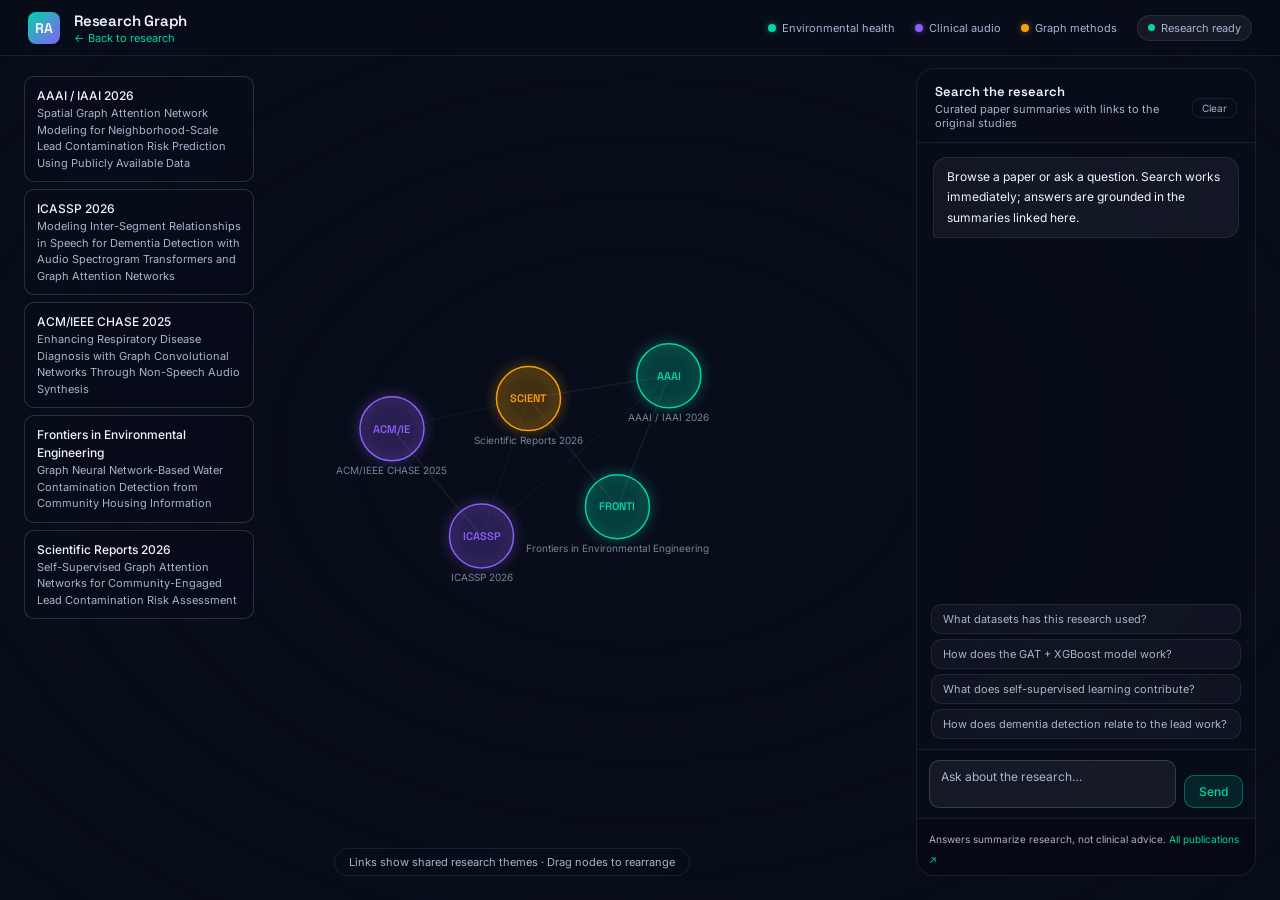
==== research-graph-explorer.html @ f841e541 "Fix résumé access and explorer, and clarify research contributions" ====
<!DOCTYPE html>
<html lang="en">
<head>
<meta charset="UTF-8"/>
<meta name="viewport" content="width=device-width, initial-scale=1.0"/>
<title>Research Graph · Raphael Anaadumba</title>
<link rel="preconnect" href="https://fonts.googleapis.com"/>
<link rel="preconnect" href="https://fonts.gstatic.com" crossorigin/>
<link href="https://fonts.googleapis.com/css2?family=Space+Grotesk:wght@400;500;600&family=Inter:wght@400;500&display=swap" rel="stylesheet"/>
<script src="vendor/d3.min.js" defer></script>
<script src="explorer-search.js" defer></script>
<script src="explorer.js" defer></script>
<style>
*,*::before,*::after{box-sizing:border-box;margin:0;padding:0}
:root{
  --navy:#080d1a;--navy2:#0e1629;--navy3:#162040;
  --teal:#00d4aa;--teal-dim:#00d4aa44;
  --violet:#8b5cf6;--violet-dim:#8b5cf644;
  --amber:#f59e0b;--amber-dim:#f59e0b44;
  --white:#f0f4ff;--white2:#a8b4cc;--white3:#4a5568;
  --glass:rgba(8,13,26,0.75);
  --glass-border:rgba(255,255,255,0.08);
  --glass-border-bright:rgba(255,255,255,0.15);
  --radius:12px;--radius-lg:18px;
}
html,body{width:100%;height:100%;overflow:hidden;background:var(--navy);color:var(--white);font-family:'Inter',sans-serif;}
#canvas{position:fixed;inset:0;z-index:0}
#canvas svg{width:100%;height:100%}
#vignette{position:fixed;inset:0;z-index:1;pointer-events:none;background:radial-gradient(ellipse at center, transparent 30%, rgba(8,13,26,0.6) 100%);}
#header{position:fixed;top:0;left:0;right:0;z-index:10;padding:0 28px;height:56px;display:flex;align-items:center;justify-content:space-between;background:var(--glass);border-bottom:0.5px solid var(--glass-border);backdrop-filter:blur(20px);-webkit-backdrop-filter:blur(20px);}
#header-left{display:flex;align-items:center;gap:14px}
#logo{width:32px;height:32px;border-radius:8px;background:linear-gradient(135deg,var(--teal),var(--violet));display:flex;align-items:center;justify-content:center;font-family:'Space Grotesk',sans-serif;font-weight:600;font-size:14px;color:#fff;flex-shrink:0;}
#site-title{font-family:'Space Grotesk',sans-serif;font-weight:600;font-size:15px;color:var(--white);letter-spacing:-0.2px}
#site-sub{font-size:11px;color:var(--white2);margin-top:1px}
#header-right{display:flex;align-items:center;gap:20px}
.legend-item{display:flex;align-items:center;gap:6px;font-size:11px;color:var(--white2)}
.legend-dot{width:8px;height:8px;border-radius:50%;flex-shrink:0}
#status-pill{display:flex;align-items:center;gap:6px;padding:5px 10px;border-radius:20px;background:rgba(255,255,255,0.06);border:0.5px solid var(--glass-border);font-size:11px;color:var(--white2);}
#status-dot{width:7px;height:7px;border-radius:50%;background:var(--amber);flex-shrink:0;transition:background .4s}
#status-dot.ready{background:var(--teal)}
#status-dot.error{background:#ef4444}
#paper-drawer{position:fixed;bottom:24px;left:24px;z-index:10;width:320px;background:var(--glass);border:0.5px solid var(--glass-border);border-radius:var(--radius-lg);backdrop-filter:blur(24px);-webkit-backdrop-filter:blur(24px);padding:18px 20px;transition:opacity .3s,transform .3s;opacity:0;transform:translateY(8px);pointer-events:none;}
#paper-drawer.visible{opacity:1;transform:translateY(0);pointer-events:all}
#drawer-venue{font-size:10px;font-weight:500;letter-spacing:.8px;text-transform:uppercase;margin-bottom:6px}
#drawer-title{font-family:'Space Grotesk',sans-serif;font-weight:600;font-size:13px;line-height:1.5;color:var(--white)}
#drawer-abstract{font-size:11px;color:var(--white2);margin-top:8px;line-height:1.7}
#drawer-keywords{display:flex;flex-wrap:wrap;gap:5px;margin-top:10px}
.kw{font-size:10px;padding:3px 8px;border-radius:20px;border:0.5px solid var(--glass-border-bright);color:var(--white2);}
#drawer-close{position:absolute;top:12px;right:14px;background:none;border:none;color:var(--white3);cursor:pointer;font-size:16px;line-height:1;}
#drawer-close:hover{color:var(--white)}
#chat-panel{position:fixed;top:68px;right:24px;bottom:24px;z-index:10;width:340px;display:flex;flex-direction:column;background:var(--glass);border:0.5px solid var(--glass-border);border-radius:var(--radius-lg);backdrop-filter:blur(24px);-webkit-backdrop-filter:blur(24px);overflow:hidden;}
#chat-panel-header{padding:14px 18px 12px;border-bottom:0.5px solid var(--glass-border);flex-shrink:0;}
#chat-panel-header h2{font-family:'Space Grotesk',sans-serif;font-size:13px;font-weight:600;color:var(--white)}
#chat-panel-header p{font-size:11px;color:var(--white2);margin-top:2px}
#chat-messages{flex:1;overflow-y:auto;padding:14px 16px;display:flex;flex-direction:column;gap:10px;scrollbar-width:thin;scrollbar-color:var(--navy3) transparent;}
#chat-messages::-webkit-scrollbar{width:3px}
#chat-messages::-webkit-scrollbar-thumb{background:var(--navy3);border-radius:2px}
.msg.user{display:flex;justify-content:flex-end}
.msg.user .bubble{background:linear-gradient(135deg,var(--teal-dim),var(--violet-dim));border:0.5px solid rgba(0,212,170,0.3);border-radius:14px 14px 4px 14px;color:var(--white);}
.msg.assistant .bubble{background:rgba(255,255,255,0.05);border:0.5px solid var(--glass-border);border-radius:14px 14px 14px 4px;color:var(--white);}
.bubble{padding:9px 13px;font-size:12px;line-height:1.7;display:inline-block;max-width:100%}
.source-pill{display:inline-block;font-size:10px;padding:2px 8px;border-radius:10px;margin:4px 3px 0 0;border:0.5px solid var(--glass-border-bright);color:var(--white2);}
#suggestions{padding:0 14px 10px;display:flex;flex-direction:column;gap:5px;flex-shrink:0}
.sq{font-size:11px;padding:7px 11px;text-align:left;border:0.5px solid var(--glass-border);border-radius:10px;background:rgba(255,255,255,0.04);color:var(--white2);cursor:pointer;font-family:'Inter',sans-serif;transition:background .15s,border-color .15s,color .15s;}
.sq:hover{background:rgba(255,255,255,0.09);border-color:var(--glass-border-bright);color:var(--white)}
#chat-bottom{flex-shrink:0}
#chat-input-row{padding:10px 12px;border-top:0.5px solid var(--glass-border);display:flex;gap:8px;align-items:flex-end;}
#chat-input{flex:1;font-size:12px;padding:8px 11px;border:0.5px solid var(--glass-border-bright);border-radius:10px;background:rgba(255,255,255,0.06);color:var(--white);outline:none;resize:none;font-family:'Inter',sans-serif;transition:border-color .15s;}
#chat-input::placeholder{color:var(--white3)}
#chat-input:focus{border-color:rgba(0,212,170,0.5)}
#send-btn{padding:8px 14px;font-size:12px;font-family:'Inter',sans-serif;font-weight:500;border:0.5px solid rgba(0,212,170,0.4);border-radius:10px;background:rgba(0,212,170,0.12);color:var(--teal);cursor:pointer;white-space:nowrap;transition:background .15s,border-color .15s;}
#send-btn:hover{background:rgba(0,212,170,0.22);border-color:rgba(0,212,170,0.6)}
#send-btn:disabled{opacity:.35;cursor:not-allowed}
#key-row{padding:8px 12px;border-top:0.5px solid var(--glass-border);background:rgba(0,0,0,0.2);}
#key-row span{font-size:10px;color:var(--white3)}
.typing{display:flex;gap:4px;align-items:center;padding:4px 2px}
.dot{width:5px;height:5px;border-radius:50%;background:var(--white3);animation:bounce 1.2s infinite}
.dot:nth-child(2){animation-delay:.2s}
.dot:nth-child(3){animation-delay:.4s}
@keyframes bounce{0%,60%,100%{transform:translateY(0)}30%{transform:translateY(-5px)}}
#graph-hint{position:fixed;bottom:24px;left:50%;transform:translateX(-50%);z-index:5;font-size:11px;color:var(--white3);background:var(--glass);border:0.5px solid var(--glass-border);padding:6px 14px;border-radius:20px;backdrop-filter:blur(10px);pointer-events:none;transition:opacity .5s;}
@media(max-width:780px){
  /* header: single compact row */
  #header{padding:0 12px;height:50px}
  #site-sub{display:none}
  #site-title{font-size:14px}
  #logo{width:28px;height:28px;font-size:12px}
  #header-left{gap:10px}
  #header-right{gap:8px}
  #header-right .legend-item{display:none}
  #status-pill{font-size:10px;padding:4px 8px;white-space:nowrap}

  /* chat sheet pinned to the bottom, graph keeps the top half */
  #chat-panel{left:0;right:0;top:auto;bottom:0;width:auto;height:52vh;height:52dvh;
    border-radius:var(--radius-lg) var(--radius-lg) 0 0;border-left:none;border-right:none;border-bottom:none;
    padding-bottom:env(safe-area-inset-bottom);}
  #chat-panel-header{padding:12px 16px 10px}
  #chat-messages{padding:12px 14px}
  .bubble{font-size:13px;line-height:1.6}
  .sq{font-size:12px;padding:8px 11px}
  #suggestions{gap:6px;max-height:34vh;overflow-y:auto}
  #chat-input{font-size:16px}          /* 16px stops iOS zooming in on focus */
  #send-btn{font-size:14px;padding:10px 16px}
  #key-row{padding:6px 12px}

  #paper-drawer{display:none}
  #graph-hint{display:none}
}

a{color:var(--teal);text-decoration:none}a:hover{text-decoration:underline}
:focus-visible{outline:2px solid var(--teal);outline-offset:4px}
#logo:hover{text-decoration:none}
#paper-list{position:fixed;top:76px;left:24px;width:230px;z-index:8;display:grid;gap:7px}
.paper-button{background:var(--glass);border:1px solid var(--glass-border-bright);border-radius:10px;color:var(--white2);text-align:left;padding:10px 12px;cursor:pointer;font:inherit;font-size:11px;line-height:1.5}
.paper-button:hover,.paper-button[aria-expanded="true"]{border-color:var(--teal);color:var(--white)}
.paper-button strong{display:block;color:var(--white);font-size:12px;font-weight:500}
#paper-drawer{max-height:44vh;overflow-y:auto}
#drawer-title{padding-right:14px}
#drawer-link{display:inline-block;margin-top:14px;font-size:12px}
#drawer-close{color:var(--white2);padding:5px}
.bubble{white-space:pre-wrap;overflow-wrap:anywhere}
.source-pill{color:var(--teal);text-decoration:none}
#key-row span{color:var(--white2);line-height:1.5}
#chat-input::placeholder{color:var(--white2)}
#clear-btn{color:var(--white2)!important}
#graph-hint{color:var(--white2);left:40%}
@media(max-width:780px){
 #paper-list{top:60px;left:12px;right:12px;width:auto;display:flex;overflow-x:auto;gap:8px;padding-bottom:6px}
 .paper-button{flex:0 0 160px;padding:7px 10px}
 .paper-button span{display:none}
 #paper-drawer{display:block;left:12px;right:12px;bottom:54dvh;width:auto;max-height:28dvh;padding:14px 16px}
 #chat-panel{height:50dvh}
 #suggestions{max-height:18dvh;overflow-y:auto}
}
@media(prefers-reduced-motion:reduce){*{animation:none!important;transition:none!important}}
</style>
<meta name="description" content="Explore Raphael Anaadumba’s published research in graph learning, clinical audio, and environmental health."/>
</head>
<body>

<div id="canvas"><svg id="graph-svg" aria-label="Research papers connected by shared themes"></svg></div>
<div id="vignette"></div>

<header id="header">
  <div id="header-left">
    <a id="logo" href="index.html" aria-label="Back to Raphael Anaadumba’s website">RA</a>
    <div>
      <div id="site-title">Research Graph</div>
      <div id="site-sub"><a href="index.html#research">← Back to research</a></div>
    </div>
  </div>
  <div id="header-right">
    <div class="legend-item"><div class="legend-dot" style="background:#00d4aa;box-shadow:0 0 6px #00d4aa88"></div>Environmental health</div>
    <div class="legend-item"><div class="legend-dot" style="background:#8b5cf6;box-shadow:0 0 6px #8b5cf688"></div>Clinical audio</div>
    <div class="legend-item"><div class="legend-dot" style="background:#f59e0b;box-shadow:0 0 6px #f59e0b88"></div>Graph methods</div>
    <div id="status-pill">
      <div id="status-dot" class="ready"></div>
      <span id="status-text">Research ready</span>
    </div>
  </div>
</header>

<div id="paper-drawer">
  <button id="drawer-close" aria-label="Close paper details">×</button>
  <div id="drawer-venue"></div>
  <div id="drawer-title"></div>
  <div id="drawer-abstract"></div>
  <div id="drawer-keywords"></div><a id="drawer-link" target="_blank" rel="noopener">Read paper ↗</a>
</div>

<nav id="paper-list" aria-label="Browse research papers"></nav>
<div id="graph-hint">Links show shared research themes · Drag nodes to rearrange</div>

<div id="chat-panel">
  <div id="chat-panel-header">
    <h2>Search the research</h2><button id="clear-btn" style="background:none;border:0.5px solid var(--glass-border);border-radius:8px;padding:3px 9px;font-size:10px;color:var(--white3);cursor:pointer;font-family:Inter,sans-serif;float:right;margin-top:-2px;">Clear</button>
    <p>Curated paper summaries with links to the original studies</p>
  </div>
  <div id="chat-messages" role="log" aria-live="polite" aria-relevant="additions">
    <div class="msg assistant">
      <div class="bubble">Browse a paper or ask a question. Search works immediately; answers are grounded in the summaries linked here.</div>
    </div>
  </div>
  <div id="suggestions">
    <button class="sq" >What datasets has this research used?</button>
    <button class="sq" >How does the GAT + XGBoost model work?</button>
    <button class="sq" >What does self-supervised learning contribute?</button>
    <button class="sq" >How does dementia detection relate to the lead work?</button>
  </div>
  <div id="chat-bottom">
    <div id="chat-input-row">
      <textarea id="chat-input" rows="2" aria-label="Question about the research" placeholder="Ask about the research…" maxlength="1200"></textarea>
      <button id="send-btn">Send</button>
    </div>
    <div id="key-row">
      <span>Answers summarize research, not clinical advice. <a href="index.html#publications">All publications ↗</a></span>
    </div>
  </div>
</div>

<noscript><p style="position:fixed;top:70px;left:20px;z-index:30">Enable JavaScript to search, or <a href="index.html#publications">read the publications</a>.</p></noscript>
</body>
</html>
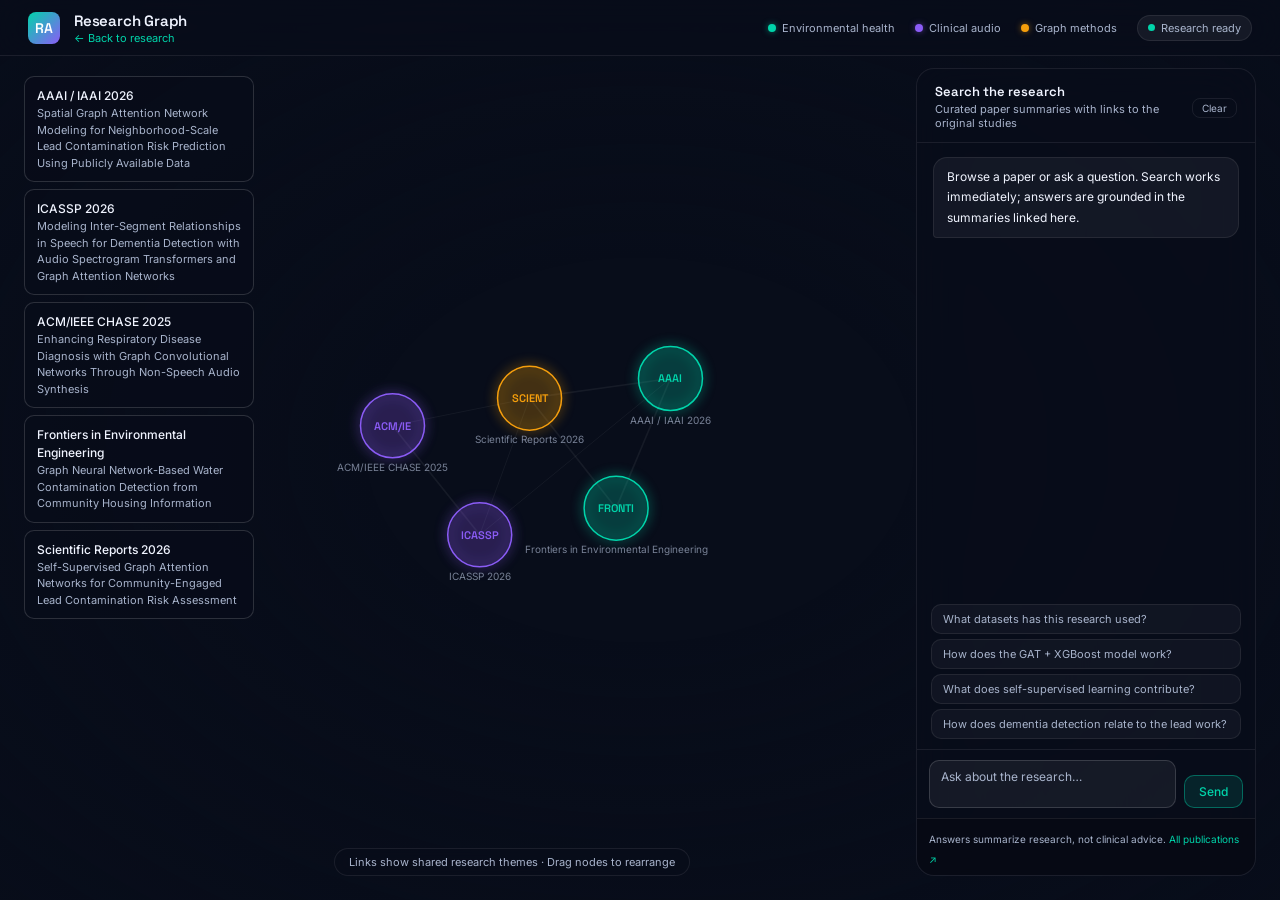
==== commit ffaeb147: "Version website assets so returning visitors receive the updated styles" ====
--- a/research-graph-explorer.html
+++ b/research-graph-explorer.html
@@ -8,8 +8,8 @@
 <link rel="preconnect" href="https://fonts.gstatic.com" crossorigin/>
 <link href="https://fonts.googleapis.com/css2?family=Space+Grotesk:wght@400;500;600&family=Inter:wght@400;500&display=swap" rel="stylesheet"/>
 <script src="vendor/d3.min.js" defer></script>
-<script src="explorer-search.js" defer></script>
-<script src="explorer.js" defer></script>
+<script src="explorer-search.js?v=20261009" defer></script>
+<script src="explorer.js?v=20261009" defer></script>
 <style>
 *,*::before,*::after{box-sizing:border-box;margin:0;padding:0}
 :root{
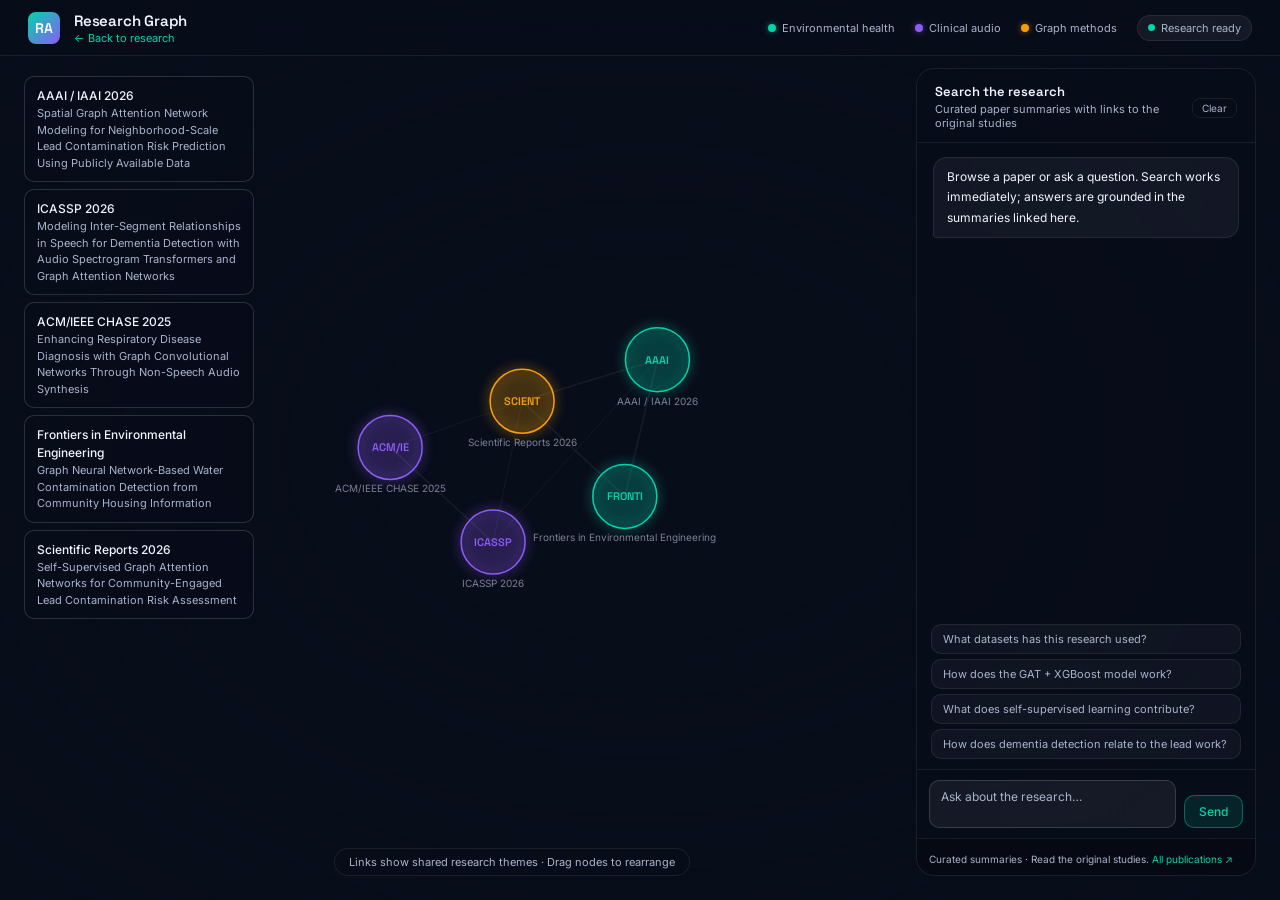
==== commit 5c224160: "Add requested Research Graph introduction and improve explorer dataset coverage" ====
--- a/research-graph-explorer.html
+++ b/research-graph-explorer.html
@@ -8,8 +8,8 @@
 <link rel="preconnect" href="https://fonts.gstatic.com" crossorigin/>
 <link href="https://fonts.googleapis.com/css2?family=Space+Grotesk:wght@400;500;600&family=Inter:wght@400;500&display=swap" rel="stylesheet"/>
 <script src="vendor/d3.min.js" defer></script>
-<script src="explorer-search.js?v=20261009" defer></script>
-<script src="explorer.js?v=20261009" defer></script>
+<script src="explorer-search.js?v=20261009b" defer></script>
+<script src="explorer.js?v=20261009b" defer></script>
 <style>
 *,*::before,*::after{box-sizing:border-box;margin:0;padding:0}
 :root{
@@ -107,6 +107,7 @@
   #graph-hint{display:none}
 }
 
+[hidden]{display:none!important}
 a{color:var(--teal);text-decoration:none}a:hover{text-decoration:underline}
 :focus-visible{outline:2px solid var(--teal);outline-offset:4px}
 #logo:hover{text-decoration:none}
@@ -160,7 +161,7 @@
   </div>
 </header>
 
-<div id="paper-drawer">
+<div id="paper-drawer" hidden>
   <button id="drawer-close" aria-label="Close paper details">×</button>
   <div id="drawer-venue"></div>
   <div id="drawer-title"></div>
@@ -193,7 +194,7 @@
       <button id="send-btn">Send</button>
     </div>
     <div id="key-row">
-      <span>Answers summarize research, not clinical advice. <a href="index.html#publications">All publications ↗</a></span>
+      <span>Curated summaries · Read the original studies. <a href="index.html#publications">All publications ↗</a></span>
     </div>
   </div>
 </div>
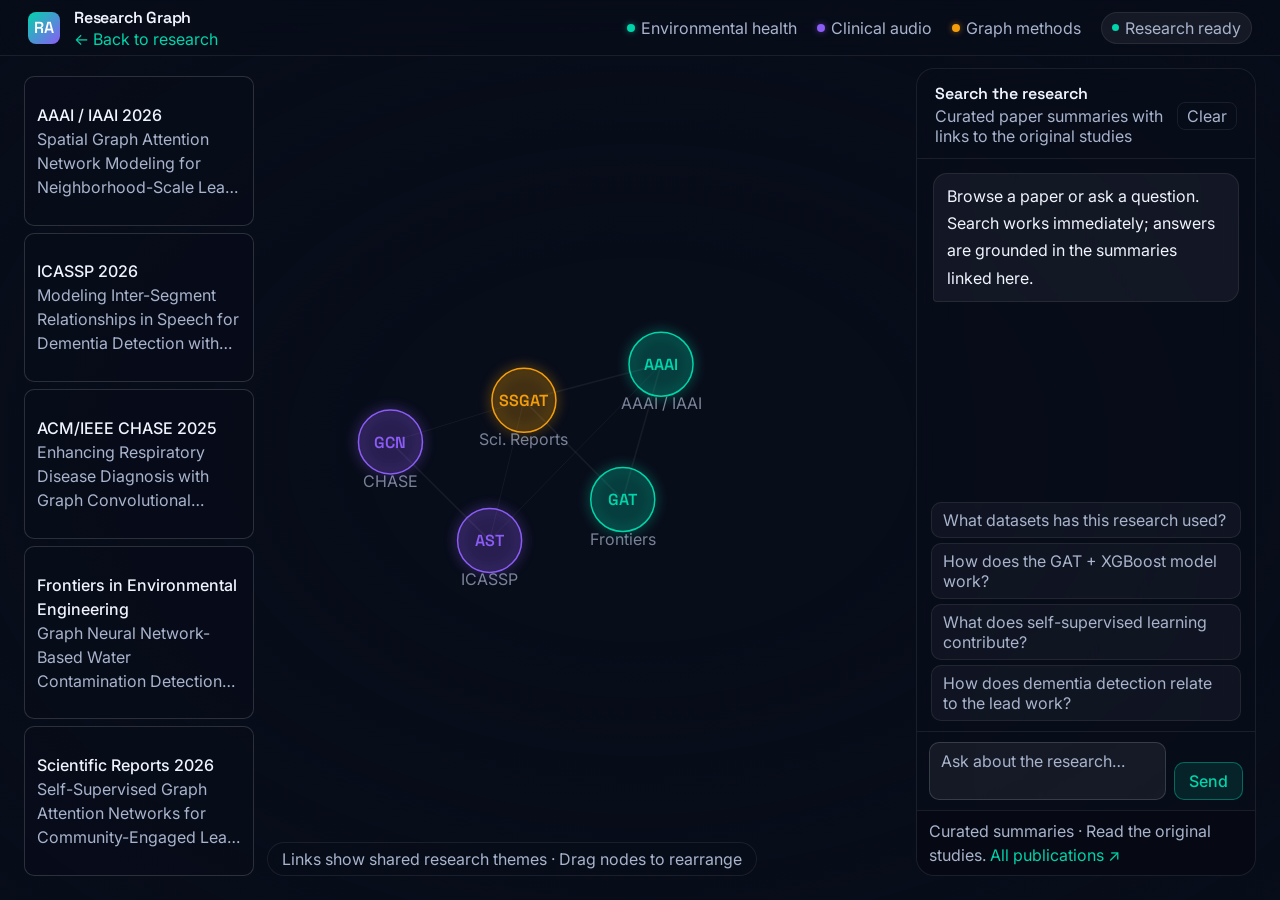
==== commit dc5d1c5c: "Focus on research methods, unify text size, and restore direct CV access" ====
--- a/research-graph-explorer.html
+++ b/research-graph-explorer.html
@@ -8,8 +8,8 @@
 <link rel="preconnect" href="https://fonts.gstatic.com" crossorigin/>
 <link href="https://fonts.googleapis.com/css2?family=Space+Grotesk:wght@400;500;600&family=Inter:wght@400;500&display=swap" rel="stylesheet"/>
 <script src="vendor/d3.min.js" defer></script>
-<script src="explorer-search.js?v=20261009b" defer></script>
-<script src="explorer.js?v=20261009b" defer></script>
+<script src="explorer-search.js?v=20261009c" defer></script>
+<script src="explorer.js?v=20261009c" defer></script>
 <style>
 *,*::before,*::after{box-sizing:border-box;margin:0;padding:0}
 :root{
@@ -134,6 +134,14 @@
  #suggestions{max-height:18dvh;overflow-y:auto}
 }
 @media(prefers-reduced-motion:reduce){*{animation:none!important;transition:none!important}}
+
+html{font-size:16px}
+body,body *{font-size:1rem!important}
+#paper-list{bottom:24px;overflow-y:auto}
+.paper-button span{display:-webkit-box;-webkit-line-clamp:3;-webkit-box-orient:vertical;overflow:hidden}
+#graph-hint{max-width:45%;text-align:center}
+@media(max-width:1050px){#header-right .legend-item{display:none}}
+@media(max-width:780px){#paper-list{bottom:auto}.paper-button span{display:none}}
 </style>
 <meta name="description" content="Explore Raphael Anaadumba’s published research in graph learning, clinical audio, and environmental health."/>
 </head>
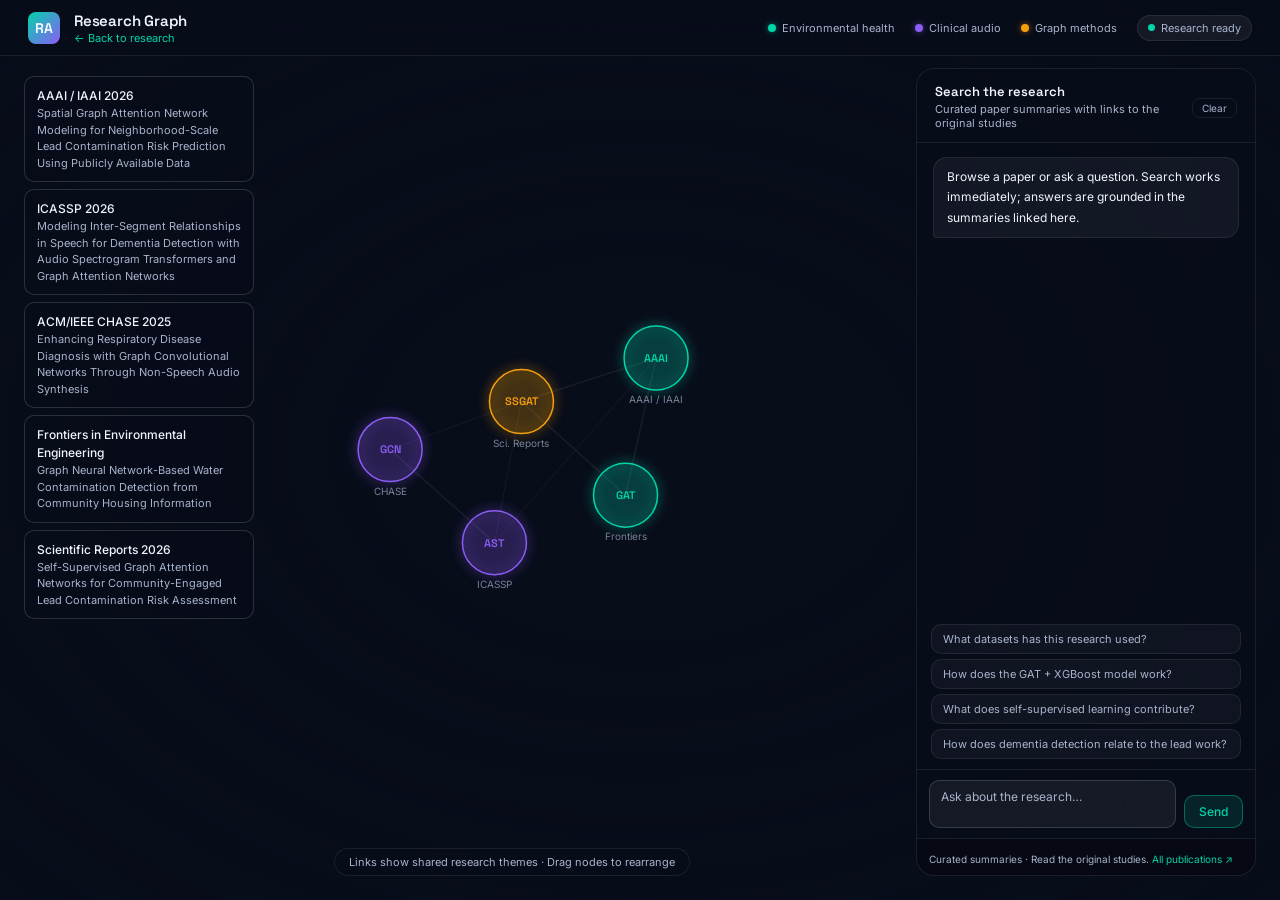
==== commit 1f9b093a: "Remove question headings and restore original explorer font sizes" ====
--- a/research-graph-explorer.html
+++ b/research-graph-explorer.html
@@ -135,13 +135,6 @@
 }
 @media(prefers-reduced-motion:reduce){*{animation:none!important;transition:none!important}}
 
-html{font-size:16px}
-body,body *{font-size:1rem!important}
-#paper-list{bottom:24px;overflow-y:auto}
-.paper-button span{display:-webkit-box;-webkit-line-clamp:3;-webkit-box-orient:vertical;overflow:hidden}
-#graph-hint{max-width:45%;text-align:center}
-@media(max-width:1050px){#header-right .legend-item{display:none}}
-@media(max-width:780px){#paper-list{bottom:auto}.paper-button span{display:none}}
 </style>
 <meta name="description" content="Explore Raphael Anaadumba’s published research in graph learning, clinical audio, and environmental health."/>
 </head>
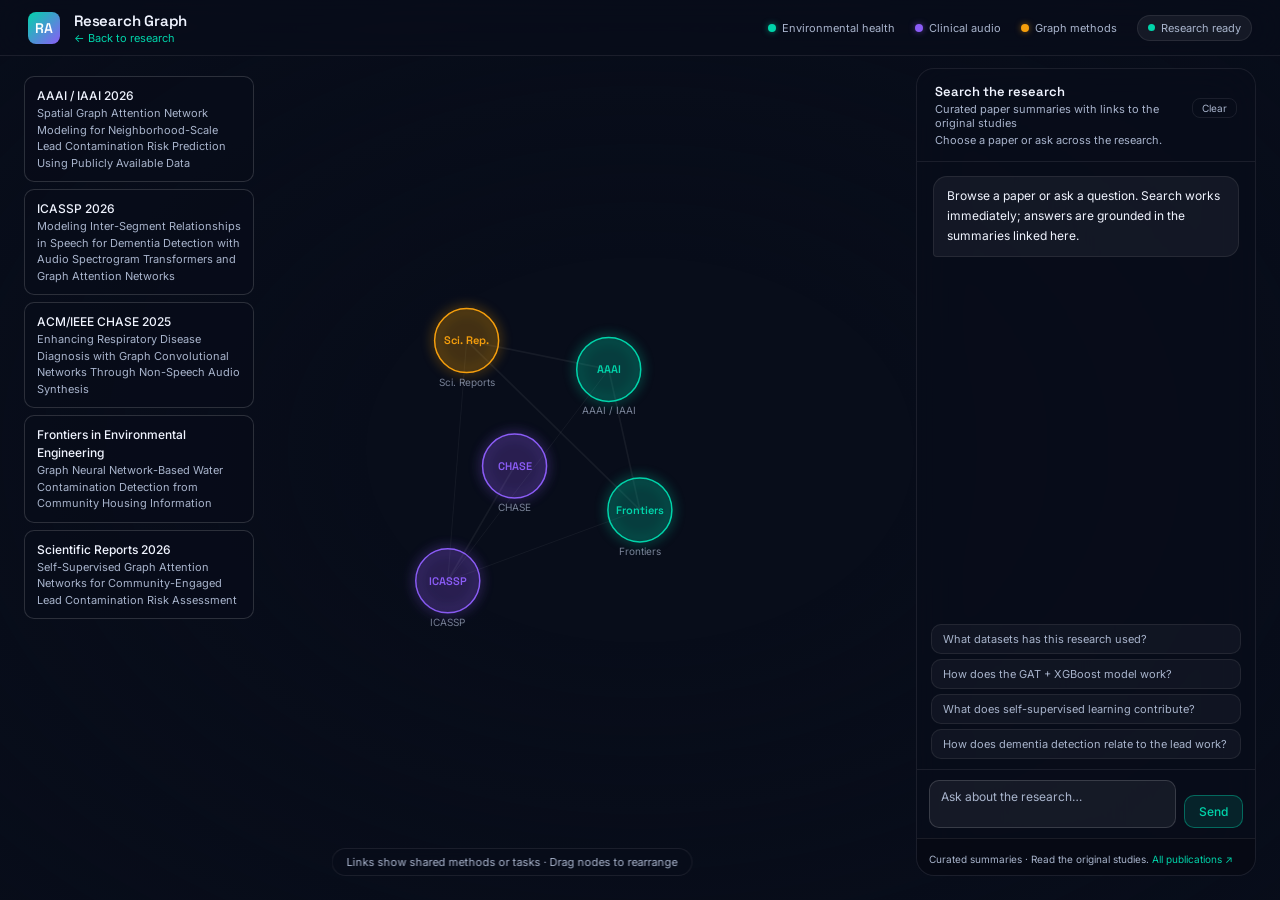
==== commit 8d4ca5e8: "Fix research chat context, scoped retrieval, and paragraph-level evidence" ====
--- a/research-graph-explorer.html
+++ b/research-graph-explorer.html
@@ -8,8 +8,8 @@
 <link rel="preconnect" href="https://fonts.gstatic.com" crossorigin/>
 <link href="https://fonts.googleapis.com/css2?family=Space+Grotesk:wght@400;500;600&family=Inter:wght@400;500&display=swap" rel="stylesheet"/>
 <script src="vendor/d3.min.js" defer></script>
-<script src="explorer-search.js?v=20261009c" defer></script>
-<script src="explorer.js?v=20261009c" defer></script>
+<script src="explorer-search.js?v=20261009d" defer></script>
+<script src="explorer.js?v=20261009d" defer></script>
 <style>
 *,*::before,*::after{box-sizing:border-box;margin:0;padding:0}
 :root{
@@ -121,6 +121,14 @@
 #drawer-close{color:var(--white2);padding:5px}
 .bubble{white-space:pre-wrap;overflow-wrap:anywhere}
 .source-pill{color:var(--teal);text-decoration:none}
+.answer-block+.answer-block{margin-top:10px}
+.answer-sources{white-space:normal}
+.source-detail{display:inline}
+.source-detail[open]{display:block;margin:6px 0}
+.source-detail summary{cursor:pointer}
+.source-excerpt{margin:6px 0;color:var(--white2);white-space:pre-wrap}
+.paper-choices{display:grid;gap:6px;margin-top:8px;white-space:normal}
+#chat-context{margin-top:5px;line-height:1.5}
 #key-row span{color:var(--white2);line-height:1.5}
 #chat-input::placeholder{color:var(--white2)}
 #clear-btn{color:var(--white2)!important}
@@ -171,12 +179,13 @@
 </div>
 
 <nav id="paper-list" aria-label="Browse research papers"></nav>
-<div id="graph-hint">Links show shared research themes · Drag nodes to rearrange</div>
+<div id="graph-hint">Links show shared methods or tasks · Drag nodes to rearrange</div>
 
 <div id="chat-panel">
   <div id="chat-panel-header">
     <h2>Search the research</h2><button id="clear-btn" style="background:none;border:0.5px solid var(--glass-border);border-radius:8px;padding:3px 9px;font-size:10px;color:var(--white3);cursor:pointer;font-family:Inter,sans-serif;float:right;margin-top:-2px;">Clear</button>
     <p>Curated paper summaries with links to the original studies</p>
+    <p id="chat-context" aria-live="polite">Choose a paper or ask across the research.</p>
   </div>
   <div id="chat-messages" role="log" aria-live="polite" aria-relevant="additions">
     <div class="msg assistant">
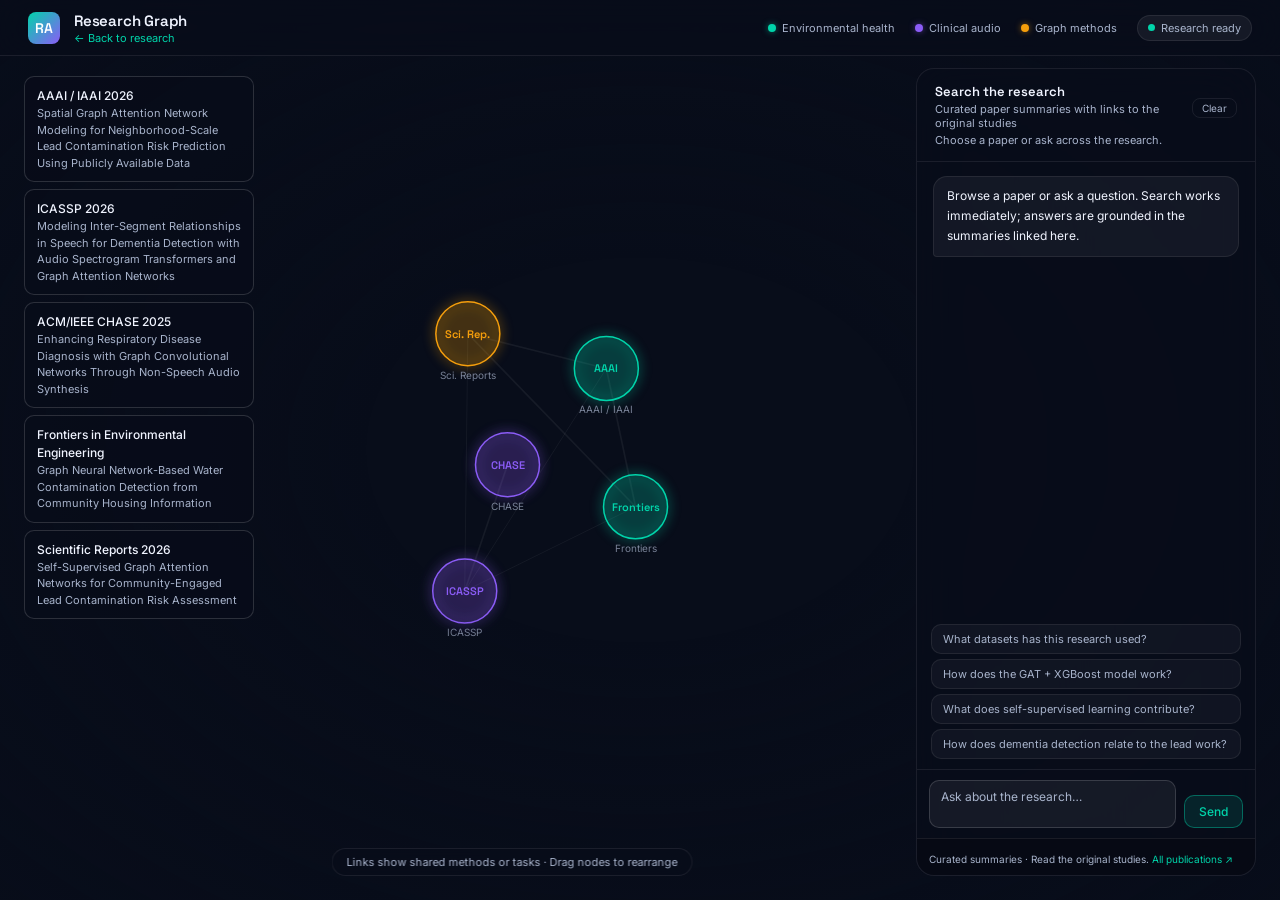
==== commit 5bcd8e6d: "Review generated research claims and serve grounded overviews directly" ====
--- a/research-graph-explorer.html
+++ b/research-graph-explorer.html
@@ -8,8 +8,8 @@
 <link rel="preconnect" href="https://fonts.gstatic.com" crossorigin/>
 <link href="https://fonts.googleapis.com/css2?family=Space+Grotesk:wght@400;500;600&family=Inter:wght@400;500&display=swap" rel="stylesheet"/>
 <script src="vendor/d3.min.js" defer></script>
-<script src="explorer-search.js?v=20261009d" defer></script>
-<script src="explorer.js?v=20261009d" defer></script>
+<script src="explorer-search.js?v=20261009e" defer></script>
+<script src="explorer.js?v=20261009e" defer></script>
 <style>
 *,*::before,*::after{box-sizing:border-box;margin:0;padding:0}
 :root{
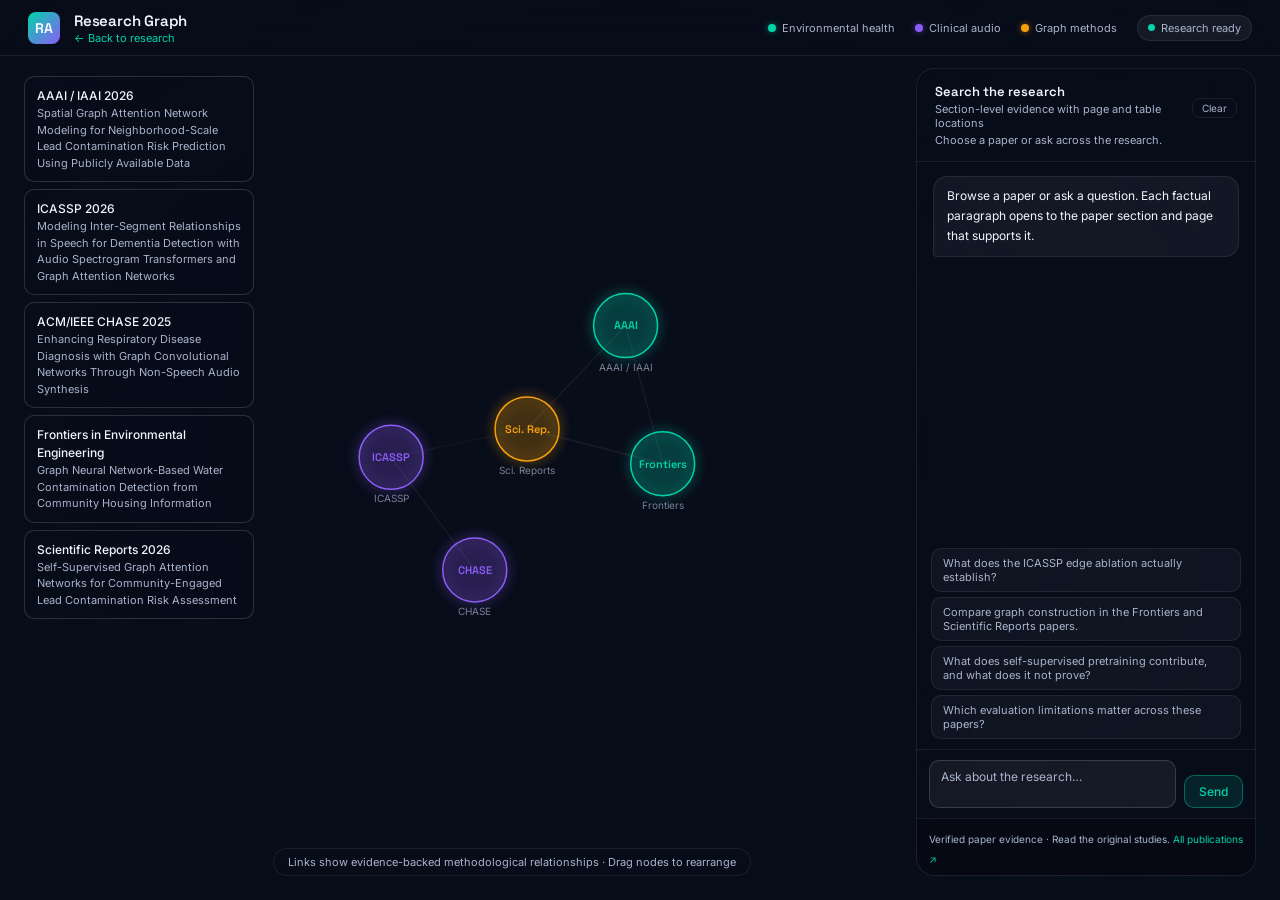
==== commit f2ceabc3: "Build evidence-level research graph and grounded RAG" ====
--- a/research-graph-explorer.html
+++ b/research-graph-explorer.html
@@ -8,8 +8,8 @@
 <link rel="preconnect" href="https://fonts.gstatic.com" crossorigin/>
 <link href="https://fonts.googleapis.com/css2?family=Space+Grotesk:wght@400;500;600&family=Inter:wght@400;500&display=swap" rel="stylesheet"/>
 <script src="vendor/d3.min.js" defer></script>
-<script src="explorer-search.js?v=20261009e" defer></script>
-<script src="explorer.js?v=20261009e" defer></script>
+<script src="explorer-search.js?v=20261010a" defer></script>
+<script src="explorer.js?v=20261010a" defer></script>
 <style>
 *,*::before,*::after{box-sizing:border-box;margin:0;padding:0}
 :root{
@@ -179,24 +179,24 @@
 </div>
 
 <nav id="paper-list" aria-label="Browse research papers"></nav>
-<div id="graph-hint">Links show shared methods or tasks · Drag nodes to rearrange</div>
+<div id="graph-hint">Links show evidence-backed methodological relationships · Drag nodes to rearrange</div>
 
 <div id="chat-panel">
   <div id="chat-panel-header">
     <h2>Search the research</h2><button id="clear-btn" style="background:none;border:0.5px solid var(--glass-border);border-radius:8px;padding:3px 9px;font-size:10px;color:var(--white3);cursor:pointer;font-family:Inter,sans-serif;float:right;margin-top:-2px;">Clear</button>
-    <p>Curated paper summaries with links to the original studies</p>
+    <p>Section-level evidence with page and table locations</p>
     <p id="chat-context" aria-live="polite">Choose a paper or ask across the research.</p>
   </div>
   <div id="chat-messages" role="log" aria-live="polite" aria-relevant="additions">
     <div class="msg assistant">
-      <div class="bubble">Browse a paper or ask a question. Search works immediately; answers are grounded in the summaries linked here.</div>
+      <div class="bubble">Browse a paper or ask a question. Each factual paragraph opens to the paper section and page that supports it.</div>
     </div>
   </div>
   <div id="suggestions">
-    <button class="sq" >What datasets has this research used?</button>
-    <button class="sq" >How does the GAT + XGBoost model work?</button>
-    <button class="sq" >What does self-supervised learning contribute?</button>
-    <button class="sq" >How does dementia detection relate to the lead work?</button>
+    <button class="sq" >What does the ICASSP edge ablation actually establish?</button>
+    <button class="sq" >Compare graph construction in the Frontiers and Scientific Reports papers.</button>
+    <button class="sq" >What does self-supervised pretraining contribute, and what does it not prove?</button>
+    <button class="sq" >Which evaluation limitations matter across these papers?</button>
   </div>
   <div id="chat-bottom">
     <div id="chat-input-row">
@@ -204,7 +204,7 @@
       <button id="send-btn">Send</button>
     </div>
     <div id="key-row">
-      <span>Curated summaries · Read the original studies. <a href="index.html#publications">All publications ↗</a></span>
+      <span>Verified paper evidence · Read the original studies. <a href="index.html#publications">All publications ↗</a></span>
     </div>
   </div>
 </div>
